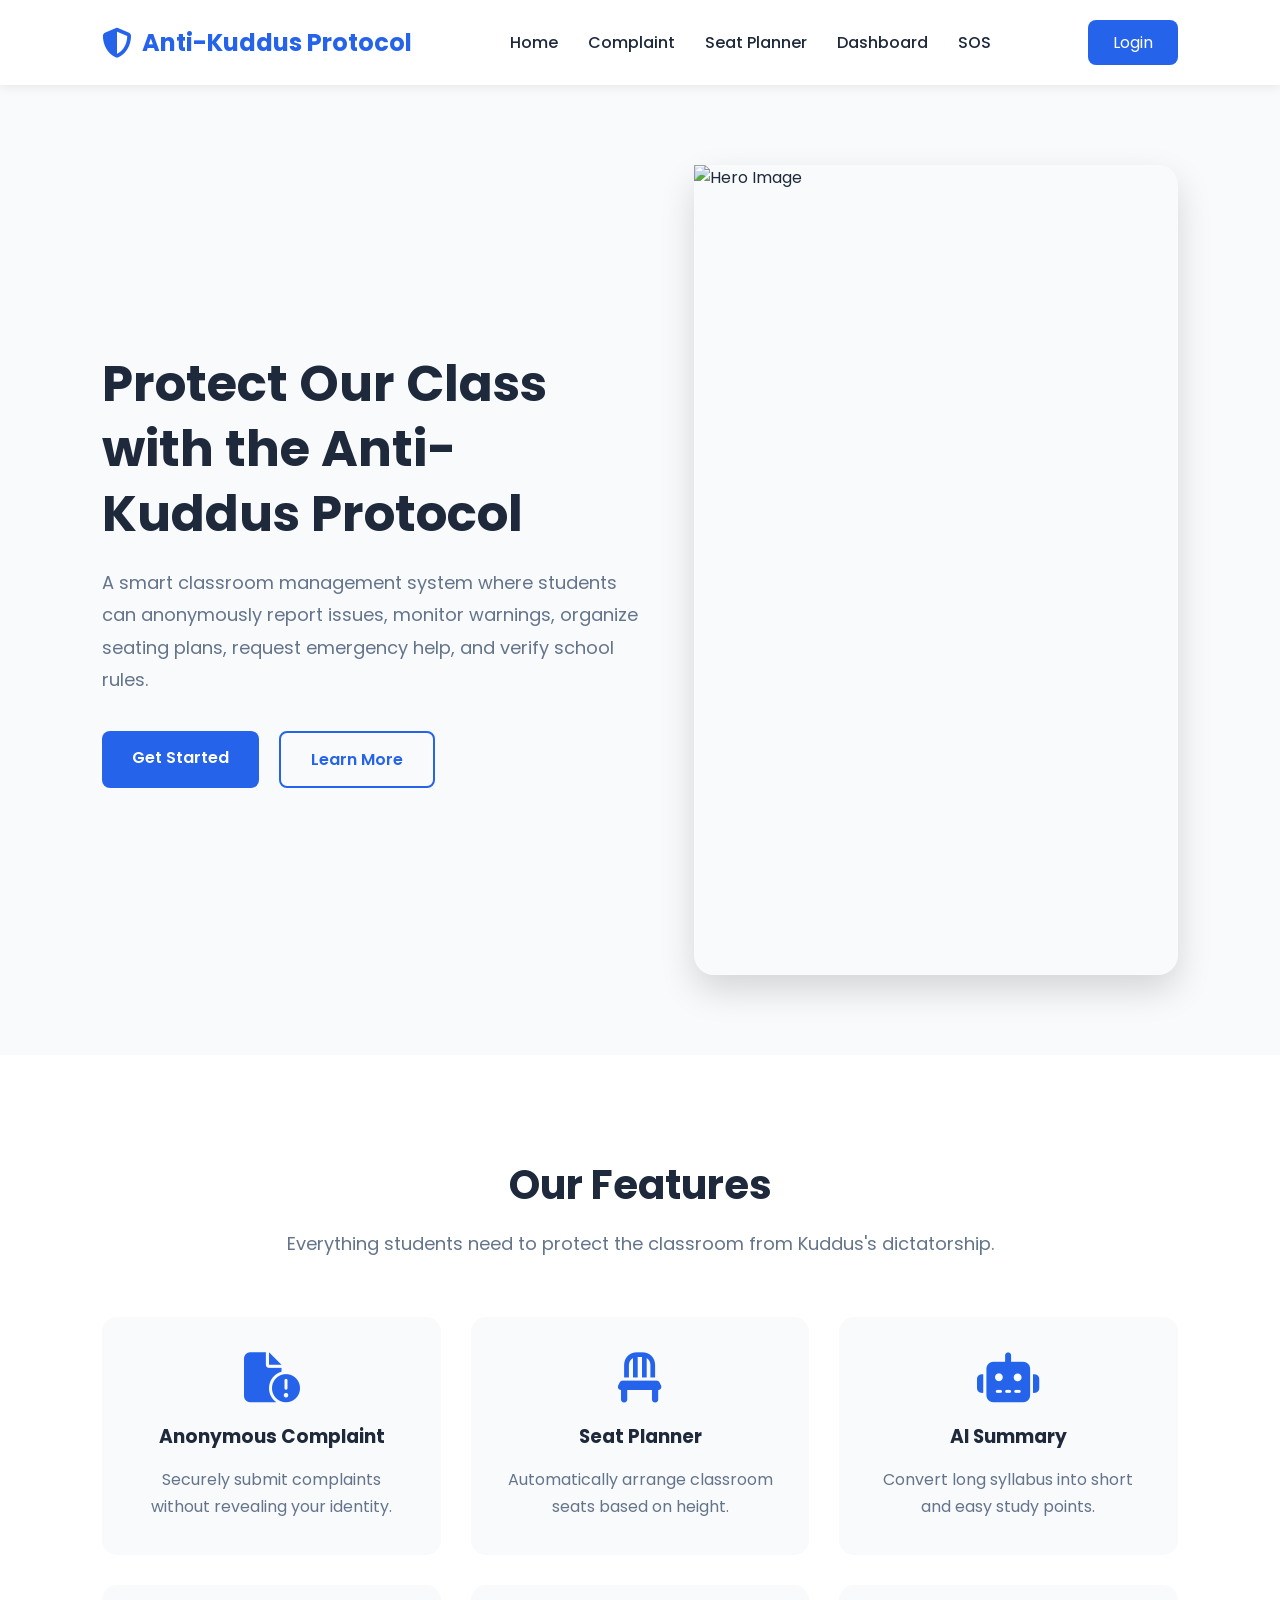
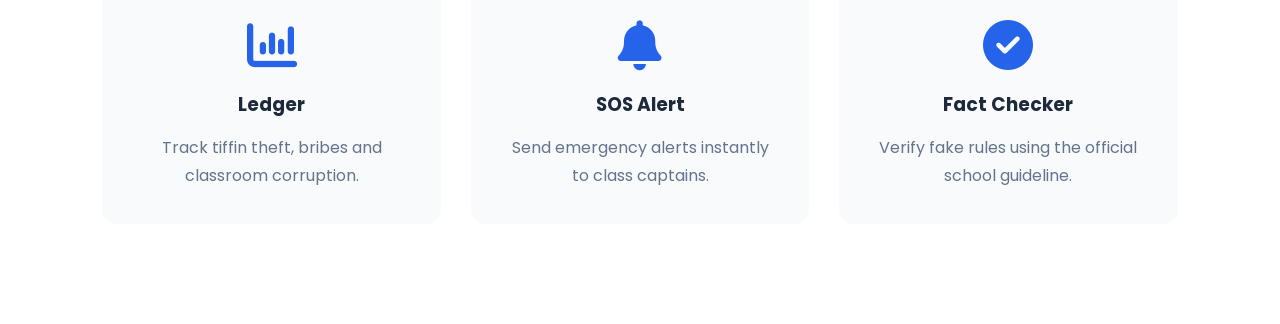
==== index.html @ 815d6966 "Add files via upload" ====
<!DOCTYPE html>
<html lang="en">

<head>
    <meta charset="UTF-8">
    <meta name="viewport" content="width=device-width, initial-scale=1.0">

    <title>Anti-Kuddus Protocol</title>

    <link rel="stylesheet" href="css/style.css">

    <!-- Google Font -->
    <link href="https://fonts.googleapis.com/css2?family=Poppins:wght@300;400;500;600;700&display=swap" rel="stylesheet">

    <!-- Font Awesome -->
    <link rel="stylesheet"
        href="https://cdnjs.cloudflare.com/ajax/libs/font-awesome/6.7.2/css/all.min.css">
</head>

<body>
<nav>
    <div class="logo">
        <i class="fa-solid fa-shield-halved"></i>
        <h2>Anti-Kuddus Protocol</h2>
    </div>

    <ul class="nav-links">
        <li><a href="index.html">Home</a></li>
        <li><a href="complaint.html">Complaint</a></li>
        <li><a href="seat-planner.html">Seat Planner</a></li>
        <li><a href="dashboard.html">Dashboard</a></li>
        <li><a href="sos.html">SOS</a></li>
    </ul>

    <a href="login.html" class="login-btn">Login</a>
</nav>
<section class="hero">

    <div class="hero-text">

        <h1>Protect Our Class with the Anti-Kuddus Protocol</h1>

        <p>
            A smart classroom management system where students can anonymously
            report issues, monitor warnings, organize seating plans,
            request emergency help, and verify school rules.
        </p>

        <div class="hero-buttons">
            <a href="login.html" class="btn-primary">Get Started</a>
            <a href="#" class="btn-secondary">Learn More</a>
        </div>

    </div>

    <div class="hero-image">

        <img src="images/hero.jpg" alt="Hero Image">

    </div>

</section>
<!-- ================= FEATURES ================= -->

<section class="features">

    <h2>Our Features</h2>

    <p class="feature-subtitle">
        Everything students need to protect the classroom from Kuddus's dictatorship.
    </p>

    <div class="feature-container">

        <div class="feature-card">
            <i class="fa-solid fa-file-circle-exclamation"></i>
            <h3>Anonymous Complaint</h3>
            <p>Securely submit complaints without revealing your identity.</p>
        </div>

        <div class="feature-card">
            <i class="fa-solid fa-chair"></i>
            <h3>Seat Planner</h3>
            <p>Automatically arrange classroom seats based on height.</p>
        </div>

        <div class="feature-card">
            <i class="fa-solid fa-robot"></i>
            <h3>AI Summary</h3>
            <p>Convert long syllabus into short and easy study points.</p>
        </div>

        <div class="feature-card">
            <i class="fa-solid fa-chart-column"></i>
            <h3>Ledger</h3>
            <p>Track tiffin theft, bribes and classroom corruption.</p>
        </div>

        <div class="feature-card">
            <i class="fa-solid fa-bell"></i>
            <h3>SOS Alert</h3>
            <p>Send emergency alerts instantly to class captains.</p>
        </div>

        <div class="feature-card">
            <i class="fa-solid fa-circle-check"></i>
            <h3>Fact Checker</h3>
            <p>Verify fake rules using the official school guideline.</p>
        </div>

    </div>

</section>

</body>

</html>
---- css/style.css ----
/* Google Font */

*{
    margin:0;
    padding:0;
    box-sizing:border-box;
    font-family:'Poppins',sans-serif;
}

body{
    background:#F8FAFC;
    color:#1E293B;
}
/* ===========================
   NAVBAR
=========================== */

nav{
    width:100%;
    display:flex;
    justify-content:space-between;
    align-items:center;
    padding:20px 8%;
    background:#ffffff;
    box-shadow:0 2px 10px rgba(0,0,0,0.08);
}

.logo{
    display:flex;
    align-items:center;
    gap:10px;
}

.logo i{
    color:#2563EB;
    font-size:30px;
}

.logo h2{
    color:#2563EB;
    font-size:24px;
}

.nav-links{
    display:flex;
    list-style:none;
    gap:30px;
}

.nav-links a{
    text-decoration:none;
    color:#1E293B;
    font-weight:500;
    transition:.3s;
}

.nav-links a:hover{
    color:#2563EB;
}

.login-btn{
    text-decoration:none;
    background:#2563EB;
    color:white;
    padding:10px 25px;
    border-radius:8px;
    transition:.3s;
}

.login-btn:hover{
    background:#1d4ed8;
}
/* ===========================
   HERO SECTION
=========================== */

.hero{
    display:flex;
    justify-content:space-between;
    align-items:center;
    padding:80px 8%;
}

.hero-text{
    width:50%;
}

.hero-text h1{
    font-size:50px;
    color:#1E293B;
    margin-bottom:20px;
    line-height:1.3;
}

.hero-text p{
    font-size:18px;
    color:#64748B;
    line-height:1.8;
    margin-bottom:35px;
}

.hero-buttons{
    display:flex;
    gap:20px;
}

.btn-primary{
    background:#2563EB;
    color:white;
    text-decoration:none;
    padding:14px 30px;
    border-radius:8px;
    font-weight:600;
    transition:.3s;
}

.btn-primary:hover{
    background:#1D4ED8;
}

.btn-secondary{
    border:2px solid #2563EB;
    color:#2563EB;
    text-decoration:none;
    padding:14px 30px;
    border-radius:8px;
    font-weight:600;
    transition:.3s;
}

.btn-secondary:hover{
    background:#2563EB;
    color:white;
}

.hero-image{
    border-radius: 20px;
box-shadow: 0 15px 35px rgba(0,0,0,0.15);
    width:45%;
    display:flex;
    justify-content:center;
}

.hero-image img{
    min-height: 90vh;
    width:100%;
    max-width:500px;
}
/* ===========================
   FEATURES
=========================== */

.features{

    padding:100px 8%;

    background:white;

}

.features h2{

    text-align:center;

    font-size:40px;

    margin-bottom:15px;

    color:#1E293B;

}

.feature-subtitle{

    text-align:center;

    color:#64748B;

    margin-bottom:60px;

    font-size:18px;

}

.feature-container{

    display:grid;

    grid-template-columns:repeat(3,1fr);

    gap:30px;

}

.feature-card{

    background:#F8FAFC;

    padding:35px;

    border-radius:15px;

    text-align:center;

    transition:.3s;

    cursor:pointer;

}

.feature-card:hover{

    transform:translateY(-10px);

    box-shadow:0 15px 35px rgba(0,0,0,.12);

}

.feature-card i{

    font-size:50px;

    color:#2563EB;

    margin-bottom:20px;

}

.feature-card h3{

    margin-bottom:15px;

    color:#1E293B;

}

.feature-card p{

    color:#64748B;

    line-height:1.7;

}
/* ===========================
LOGIN PAGE
=========================== */

.login-page{

height:100vh;

display:flex;

justify-content:center;

align-items:center;

background:#F8FAFC;

}

.login-box{

width:420px;

background:white;

padding:40px;

border-radius:20px;

box-shadow:0 10px 30px rgba(0,0,0,.12);

text-align:center;

}

.login-box i{

font-size:60px;

color:#2563EB;

margin-bottom:20px;

}

.login-box h2{

margin-bottom:10px;

color:#2563EB;

}

.login-box h3{

margin-bottom:30px;

}

.login-box input{

width:100%;

padding:15px;

margin-bottom:20px;

border:1px solid #ddd;

border-radius:8px;

font-size:16px;

}

.login-box button{

width:100%;

padding:15px;

background:#2563EB;

color:white;

border:none;

border-radius:8px;

font-size:17px;

cursor:pointer;

transition:.3s;

}

.login-box button:hover{

background:#1D4ED8;

}

.login-box a{

text-decoration:none;

color:#2563EB;

font-weight:500;

}
#errorMsg{

    color:red;

    margin-bottom:15px;

    font-size:15px;

}
/* ===========================
DASHBOARD
=========================== */

.dashboard{

padding:60px 8%;

}

.dashboard h1{

margin-bottom:10px;

}

.dashboard p{

color:#64748B;

}

.cards{

display:grid;

grid-template-columns:repeat(3,1fr);

gap:25px;

margin:40px 0;

}

.card{

background:white;

padding:30px;

text-align:center;

border-radius:15px;

box-shadow:0 5px 20px rgba(0,0,0,.08);

}

.card h2{

font-size:40px;

color:#2563EB;

margin-bottom:10px;

}

.progress{

width:100%;

height:20px;

background:#ddd;

border-radius:20px;

overflow:hidden;

margin-top:20px;

}

.progress-bar{

width:0%;

height:100%;

background:#22C55E;

transition:.5s;

}
/* ===========================
COMPLAINT PAGE
=========================== */

.complaint{

max-width:700px;

margin:60px auto;

padding:40px;

background:white;

border-radius:15px;

box-shadow:0 5px 20px rgba(0,0,0,.1);

}

.complaint h1{

margin-bottom:30px;

text-align:center;

}

.complaint select,
.complaint textarea{

width:100%;

padding:15px;

margin-bottom:20px;

border:1px solid #ddd;

border-radius:8px;

font-size:16px;

}

.complaint textarea{

height:180px;

resize:none;

}

.complaint button{

width:100%;

padding:15px;

background:#2563EB;

color:white;

border:none;

border-radius:8px;

font-size:17px;

cursor:pointer;

}
#successMsg{

    margin-top:20px;

    color:#16A34A;

    text-align:center;

    font-weight:600;

}
#statusMessage{

    margin-top:20px;

    color:#DC2626;

    text-align:center;

    font-size:26px;

    font-weight:bold;

}
/* ===========================
RECENT COMPLAINTS
=========================== */

.recent-complaints{

    margin-top:60px;

}

.recent-complaints h2{

    margin-bottom:20px;

}

table{

    width:100%;

    border-collapse:collapse;

    background:white;

    border-radius:12px;

    overflow:hidden;

    box-shadow:0 5px 20px rgba(0,0,0,.08);

}

th{

    background:#2563EB;

    color:white;

    padding:15px;

}

td{

    padding:15px;

    border-bottom:1px solid #eee;

}

tr:hover{

    background:#F8FAFC;

}
table button{

background:#EF4444;

color:white;

border:none;

padding:8px 14px;

border-radius:6px;

cursor:pointer;

}

table button:hover{

background:#DC2626;

}
/* Reset */

*{
    margin:0;
    padding:0;
    box-sizing:border-box;
}

body{
    font-family:'Poppins',sans-serif;
    background:#F8FAFC;
    color:#1E293B;
}

a{
    text-decoration:none;
}

button{
    cursor:pointer;
    font-family:inherit;
}
.edit-btn{
    background:#2563EB;
    color:white;
    border:none;
    padding:8px 14px;
    border-radius:6px;
    cursor:pointer;
}

.edit-btn:hover{
    background:#1D4ED8;
}
.toast{
    position:fixed;
    right:20px;
    bottom:20px;
    background:#22C55E;
    color:white;
    padding:15px 25px;
    border-radius:8px;
    opacity:0;
    transition:.4s;
    z-index:999;
}

.toast.show{
    opacity:1;
}
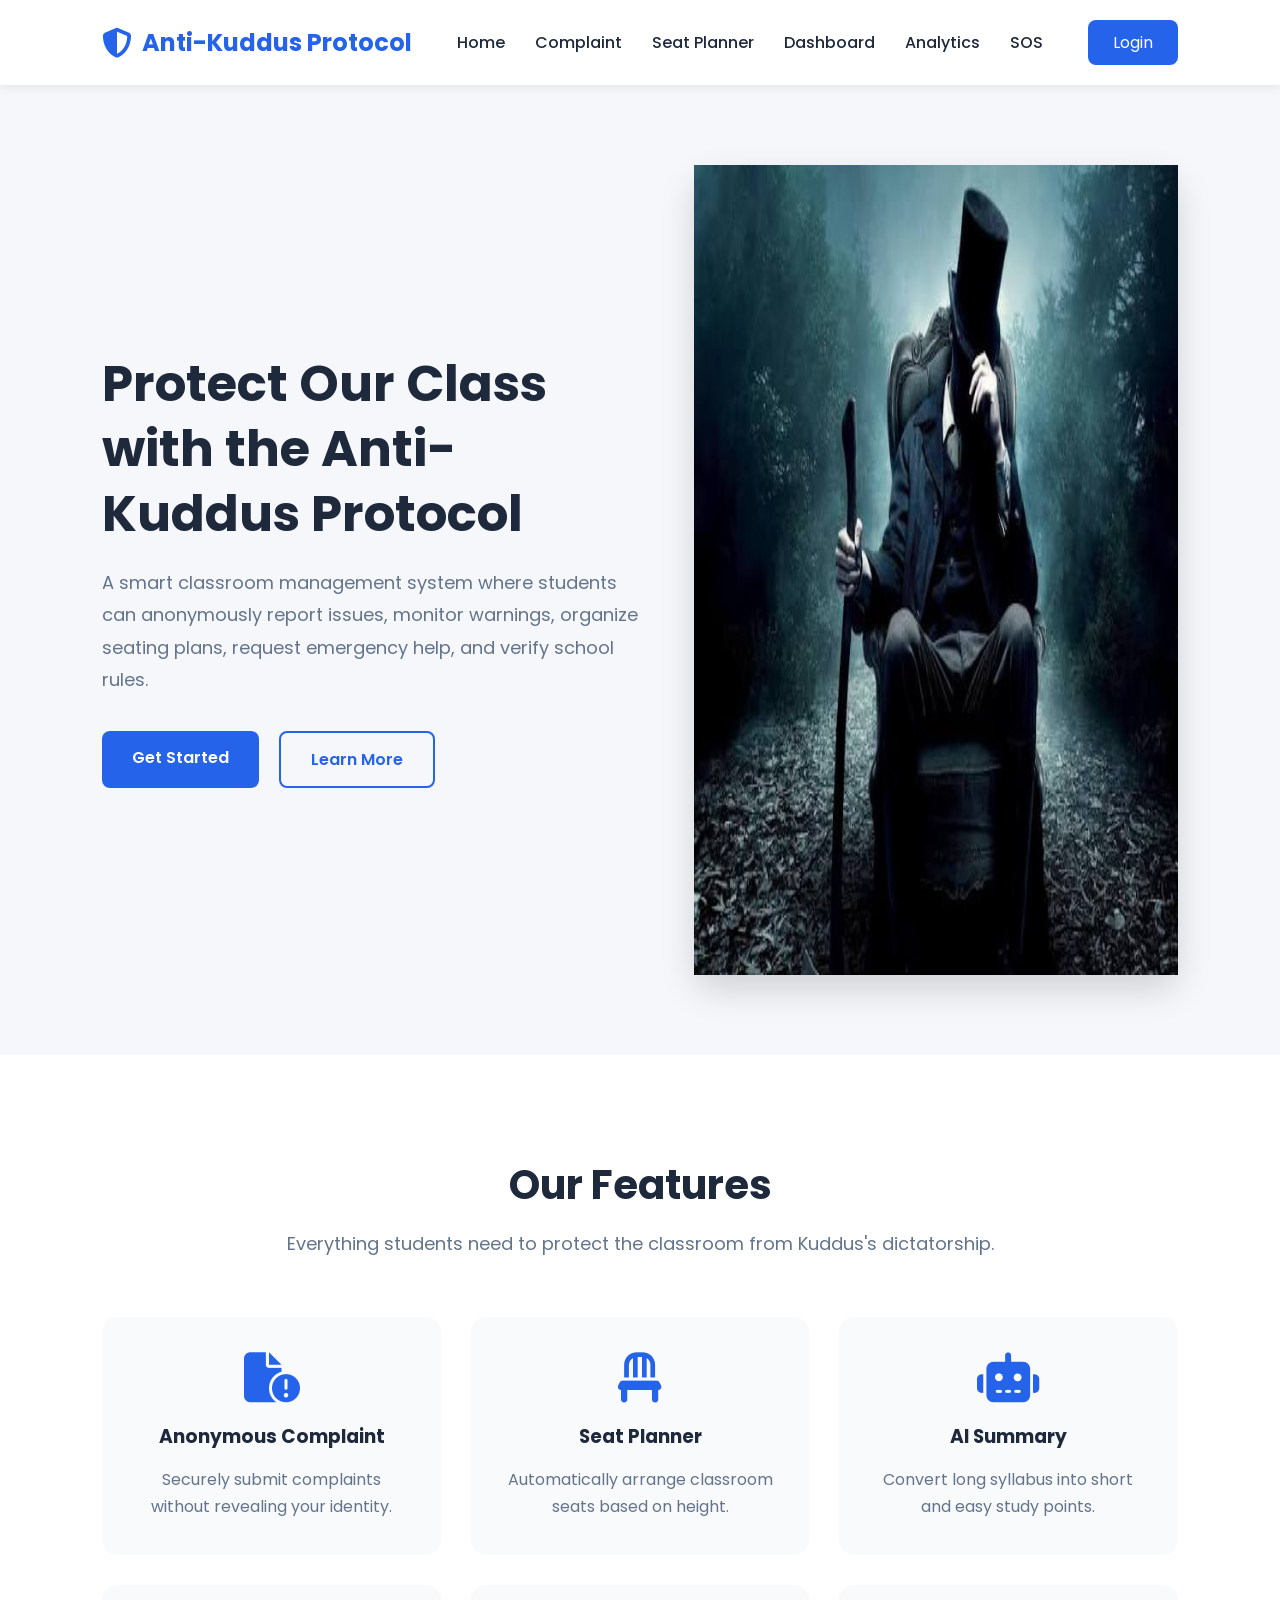
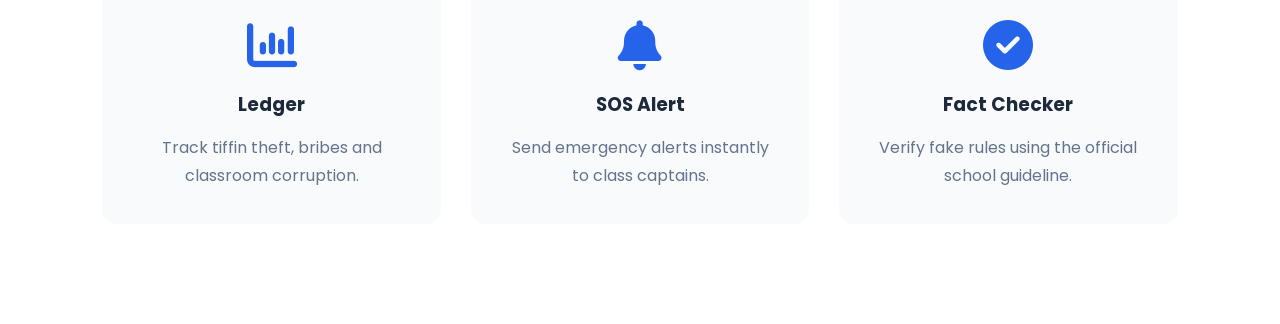
==== commit 41408e42: "Update index.html" ====
--- a/index.html
+++ b/index.html
@@ -29,6 +29,7 @@
         <li><a href="complaint.html">Complaint</a></li>
         <li><a href="seat-planner.html">Seat Planner</a></li>
         <li><a href="dashboard.html">Dashboard</a></li>
+        <li><a href="analytics.html">Analytics</a></li>
         <li><a href="sos.html">SOS</a></li>
     </ul>
 
@@ -114,4 +115,4 @@
 
 </body>
 
-</html>+</html>
--- a/css/style.css
+++ b/css/style.css
@@ -669,5 +669,64 @@
     opacity:1;
 }
 
-
-
+/* ===========================
+   Theme Variables
+=========================== */
+
+:root{
+
+    --primary:#2563eb;
+    --success:#16a34a;
+    --danger:#dc2626;
+    --warning:#f59e0b;
+
+    --white:#ffffff;
+    --black:#111827;
+
+    --bg:#f5f7fb;
+    --card:#ffffff;
+
+    --text:#1f2937;
+    --text-light:#6b7280;
+
+    --radius:12px;
+
+    --shadow:0 5px 15px rgba(0,0,0,.1);
+
+    --transition:.3s;
+
+}
+
+*{
+
+    margin:0;
+
+    padding:0;
+
+    box-sizing:border-box;
+
+}
+
+body{
+
+    font-family:'Poppins',sans-serif;
+
+    background:var(--bg);
+
+    color:var(--text);
+
+}
+
+a{
+
+    text-decoration:none;
+
+}
+
+button{
+
+    cursor:pointer;
+
+    transition:var(--transition);
+
+}
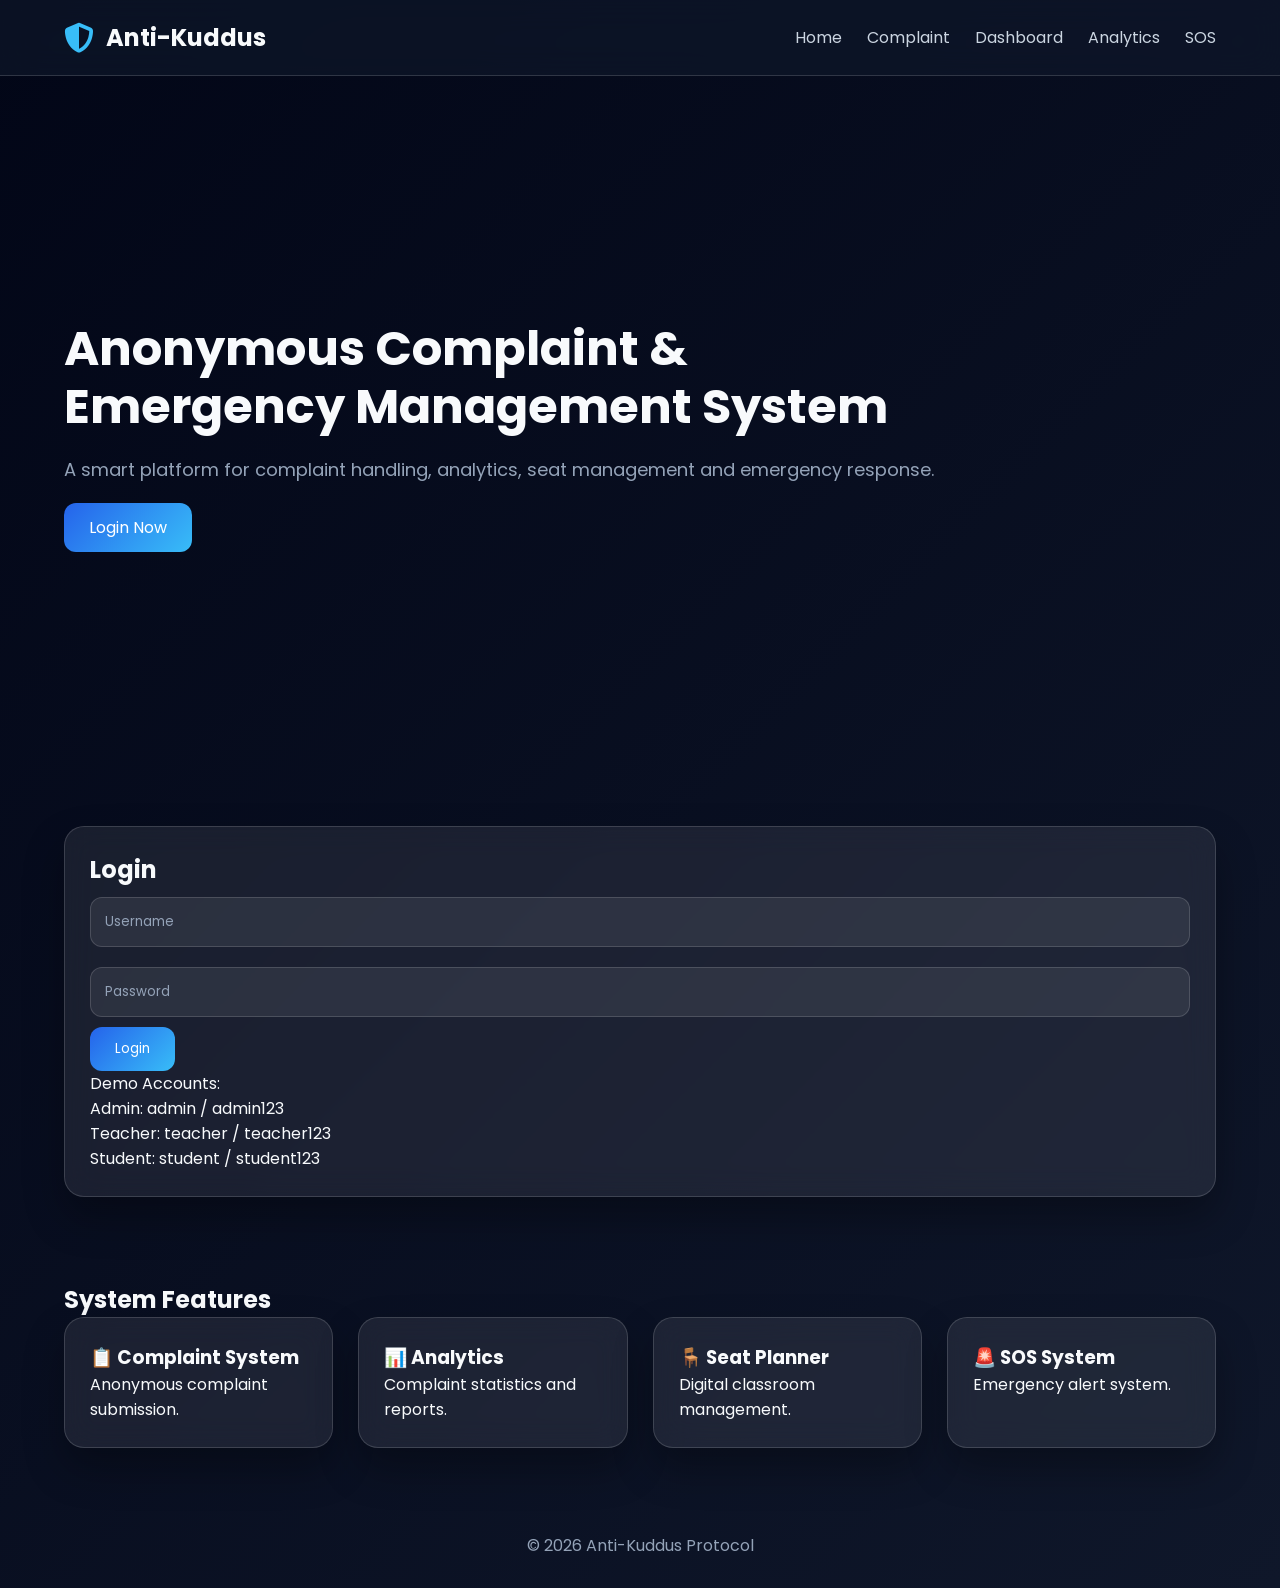
==== commit ab8c9851: "Add files via upload" ====
--- a/index.html
+++ b/index.html
@@ -2,117 +2,525 @@
 <html lang="en">
 
 <head>
-    <meta charset="UTF-8">
-    <meta name="viewport" content="width=device-width, initial-scale=1.0">
-
-    <title>Anti-Kuddus Protocol</title>
-
-    <link rel="stylesheet" href="css/style.css">
-
-    <!-- Google Font -->
-    <link href="https://fonts.googleapis.com/css2?family=Poppins:wght@300;400;500;600;700&display=swap" rel="stylesheet">
-
-    <!-- Font Awesome -->
-    <link rel="stylesheet"
-        href="https://cdnjs.cloudflare.com/ajax/libs/font-awesome/6.7.2/css/all.min.css">
+
+
+<meta charset="UTF-8">
+
+
+<meta name="viewport" content="width=device-width, initial-scale=1.0">
+
+
+
+<title>Anti-Kuddus Protocol</title>
+
+
+
+
+<link rel="preconnect" href="https://fonts.googleapis.com">
+
+
+<link rel="preconnect" href="https://fonts.gstatic.com" crossorigin>
+
+
+
+<link href="https://fonts.googleapis.com/css2?family=Poppins:wght@300;400;500;600;700&display=swap"
+rel="stylesheet">
+
+
+
+
+
+<link rel="stylesheet"
+
+href="https://cdnjs.cloudflare.com/ajax/libs/font-awesome/6.6.0/css/all.min.css">
+
+
+
+
+
+<link rel="stylesheet"
+
+href="css/style.css">
+
+
+
 </head>
 
+
+
 <body>
+
+
+
+
+
+<!-- Navbar -->
+
+
 <nav>
-    <div class="logo">
-        <i class="fa-solid fa-shield-halved"></i>
-        <h2>Anti-Kuddus Protocol</h2>
-    </div>
-
-    <ul class="nav-links">
-        <li><a href="index.html">Home</a></li>
-        <li><a href="complaint.html">Complaint</a></li>
-        <li><a href="seat-planner.html">Seat Planner</a></li>
-        <li><a href="dashboard.html">Dashboard</a></li>
-        <li><a href="analytics.html">Analytics</a></li>
-        <li><a href="sos.html">SOS</a></li>
-    </ul>
-
-    <a href="login.html" class="login-btn">Login</a>
+
+
+
+<div class="logo">
+
+
+<i class="fa-solid fa-shield-halved"></i>
+
+
+<h2>
+
+Anti-Kuddus
+
+</h2>
+
+
+</div>
+
+
+
+
+<ul class="nav-links">
+
+
+
+<li>
+
+<a href="index.html">
+
+Home
+
+</a>
+
+</li>
+
+
+
+
+<li>
+
+<a href="complaint.html">
+
+Complaint
+
+</a>
+
+</li>
+
+
+
+
+<li>
+
+<a href="dashboard.html">
+
+Dashboard
+
+</a>
+
+</li>
+
+<li>
+
+<a href="Analytics.html">
+
+Analytics
+
+</a>
+
+</li>
+
+
+
+<li>
+
+<a href="sos.html">
+
+SOS
+
+</a>
+
+</li>
+
+
+
+
+</ul>
+
+
+
 </nav>
+
+
+
+
+
+
+
+
+
+<!-- Hero Section -->
+
+
 <section class="hero">
 
-    <div class="hero-text">
-
-        <h1>Protect Our Class with the Anti-Kuddus Protocol</h1>
-
-        <p>
-            A smart classroom management system where students can anonymously
-            report issues, monitor warnings, organize seating plans,
-            request emergency help, and verify school rules.
-        </p>
-
-        <div class="hero-buttons">
-            <a href="login.html" class="btn-primary">Get Started</a>
-            <a href="#" class="btn-secondary">Learn More</a>
-        </div>
-
-    </div>
-
-    <div class="hero-image">
-
-        <img src="images/hero.jpg" alt="Hero Image">
-
-    </div>
+
+<div class="container">
+
+
+
+<h1>
+
+
+Anonymous Complaint &
+
+<br>
+
+Emergency Management System
+
+
+</h1>
+
+
+
+
+<p>
+
+
+A smart platform for complaint handling,
+
+analytics, seat management and emergency response.
+
+
+</p>
+
+
+
+
+<a href="#login"
+
+class="btn">
+
+
+Login Now
+
+
+</a>
+
+
+
+
+</div>
+
 
 </section>
-<!-- ================= FEATURES ================= -->
-
-<section class="features">
-
-    <h2>Our Features</h2>
-
-    <p class="feature-subtitle">
-        Everything students need to protect the classroom from Kuddus's dictatorship.
-    </p>
-
-    <div class="feature-container">
-
-        <div class="feature-card">
-            <i class="fa-solid fa-file-circle-exclamation"></i>
-            <h3>Anonymous Complaint</h3>
-            <p>Securely submit complaints without revealing your identity.</p>
-        </div>
-
-        <div class="feature-card">
-            <i class="fa-solid fa-chair"></i>
-            <h3>Seat Planner</h3>
-            <p>Automatically arrange classroom seats based on height.</p>
-        </div>
-
-        <div class="feature-card">
-            <i class="fa-solid fa-robot"></i>
-            <h3>AI Summary</h3>
-            <p>Convert long syllabus into short and easy study points.</p>
-        </div>
-
-        <div class="feature-card">
-            <i class="fa-solid fa-chart-column"></i>
-            <h3>Ledger</h3>
-            <p>Track tiffin theft, bribes and classroom corruption.</p>
-        </div>
-
-        <div class="feature-card">
-            <i class="fa-solid fa-bell"></i>
-            <h3>SOS Alert</h3>
-            <p>Send emergency alerts instantly to class captains.</p>
-        </div>
-
-        <div class="feature-card">
-            <i class="fa-solid fa-circle-check"></i>
-            <h3>Fact Checker</h3>
-            <p>Verify fake rules using the official school guideline.</p>
-        </div>
-
-    </div>
+
+
+
+
+
+
+
+
+
+<!-- Login -->
+
+
+<section class="container"
+
+id="login">
+
+
+<div class="card">
+
+
+
+<h2>
+
+Login
+
+</h2>
+
+
+
+
+
+
+<form id="loginForm">
+
+
+
+
+
+<input
+
+type="text"
+
+id="username"
+
+placeholder="Username"
+
+required>
+
+
+
+
+
+<input
+
+type="password"
+
+id="password"
+
+placeholder="Password"
+
+required>
+
+
+
+
+
+
+<button
+
+class="btn"
+
+type="submit">
+
+
+Login
+
+
+</button>
+
+
+
+
+
+</form>
+
+
+
+
+
+<p>
+
+
+Demo Accounts:
+
+
+<br>
+
+
+Admin:
+
+admin / admin123
+
+
+<br>
+
+
+Teacher:
+
+teacher / teacher123
+
+
+<br>
+
+
+Student:
+
+student / student123
+
+
+
+</p>
+
+
+
+</div>
+
 
 </section>
 
+
+
+
+
+
+
+
+
+<!-- Features -->
+
+
+<section class="container">
+
+
+<h2>
+
+System Features
+
+</h2>
+
+
+
+
+
+<div class="cards">
+
+
+
+
+
+<div class="card">
+
+
+<h3>
+
+📋 Complaint System
+
+</h3>
+
+
+<p>
+
+Anonymous complaint submission.
+
+</p>
+
+
+</div>
+
+
+
+
+
+
+<div class="card">
+
+
+<h3>
+
+📊 Analytics
+
+</h3>
+
+
+<p>
+
+Complaint statistics and reports.
+
+</p>
+
+
+</div>
+
+
+
+
+
+
+
+<div class="card">
+
+
+<h3>
+
+🪑 Seat Planner
+
+</h3>
+
+
+<p>
+
+Digital classroom management.
+
+</p>
+
+
+</div>
+
+
+
+
+
+
+
+
+<div class="card">
+
+
+<h3>
+
+🚨 SOS System
+
+</h3>
+
+
+<p>
+
+Emergency alert system.
+
+</p>
+
+
+</div>
+
+
+
+
+
+</div>
+
+
+</section>
+
+
+
+
+
+
+
+
+<!-- Footer -->
+
+
+<footer>
+
+
+<p>
+
+
+© 2026 Anti-Kuddus Protocol
+
+</p>
+
+
+</footer>
+
+
+
+
+
+
+
+
+<div id="toast" class="toast"></div>
+
+
+
+
+
+
+<script src="js/utils.js"></script>
+
+
+<script src="js/script.js"></script>
+
+
+
+
 </body>
 
-</html>
+
+</html>
--- a/css/style.css
+++ b/css/style.css
@@ -1,732 +1,529 @@
-/* Google Font */
+/* ==========================================
+   Anti-Kuddus Protocol v2.0
+   Modern Glassmorphism Theme
+   Main Stylesheet
+========================================== */
+
+
+/* ==========================
+   Global Reset
+========================== */
 
 *{
+
     margin:0;
+
     padding:0;
+
     box-sizing:border-box;
+
     font-family:'Poppins',sans-serif;
-}
+
+}
+
+
+:root{
+
+    --primary:#2563eb;
+
+    --secondary:#38bdf8;
+
+    --dark:#020617;
+
+    --glass:rgba(255,255,255,0.08);
+
+    --border:rgba(255,255,255,0.15);
+
+    --text:#f8fafc;
+
+    --muted:#94a3b8;
+
+    --success:#22c55e;
+
+    --warning:#facc15;
+
+    --danger:#ef4444;
+
+}
+
+
+/* ==========================
+   Body
+========================== */
 
 body{
-    background:#F8FAFC;
-    color:#1E293B;
-}
-/* ===========================
-   NAVBAR
-=========================== */
+
+    background:
+
+    linear-gradient(
+
+        135deg,
+
+        #020617,
+
+        #0f172a
+
+    );
+
+    min-height:100vh;
+
+    color:var(--text);
+
+}
+
+
+/* ==========================
+   Links
+========================== */
+
+a{
+
+    text-decoration:none;
+
+    color:white;
+
+}
+
+
+/* ==========================
+   Container
+========================== */
+
+.container{
+
+    width:90%;
+
+    max-width:1200px;
+
+    margin:auto;
+
+    padding:30px 0;
+
+}
+
+
+/* ==========================
+   Navbar
+========================== */
 
 nav{
+
     width:100%;
+
+    padding:20px 5%;
+
     display:flex;
+
     justify-content:space-between;
+
     align-items:center;
-    padding:20px 8%;
-    background:#ffffff;
-    box-shadow:0 2px 10px rgba(0,0,0,0.08);
-}
+
+    background:rgba(15,23,42,0.7);
+
+    backdrop-filter:blur(15px);
+
+    border-bottom:1px solid var(--border);
+
+    position:sticky;
+
+    top:0;
+
+    z-index:1000;
+
+}
+
 
 .logo{
+
     display:flex;
+
     align-items:center;
-    gap:10px;
-}
+
+    gap:12px;
+
+}
+
 
 .logo i{
-    color:#2563EB;
+
     font-size:30px;
-}
+
+    color:var(--secondary);
+
+}
+
 
 .logo h2{
-    color:#2563EB;
+
     font-size:24px;
-}
+
+}
+
 
 .nav-links{
+
     display:flex;
+
     list-style:none;
-    gap:30px;
-}
+
+    gap:25px;
+
+    align-items:center;
+
+}
+
 
 .nav-links a{
-    text-decoration:none;
-    color:#1E293B;
-    font-weight:500;
+
+    color:#cbd5e1;
+
     transition:.3s;
-}
+
+}
+
 
 .nav-links a:hover{
-    color:#2563EB;
-}
-
-.login-btn{
-    text-decoration:none;
-    background:#2563EB;
+
     color:white;
-    padding:10px 25px;
-    border-radius:8px;
+
+}
+
+
+/* ==========================
+   Glass Card
+========================== */
+
+.card{
+
+    background:var(--glass);
+
+    border:1px solid var(--border);
+
+    backdrop-filter:blur(15px);
+
+    border-radius:20px;
+
+    padding:25px;
+
+    box-shadow:
+
+    0 20px 40px rgba(0,0,0,.3);
+
+    margin-bottom:25px;
+
+}
+
+
+/* ==========================
+   Grid Cards
+========================== */
+
+.cards{
+
+    display:grid;
+
+    grid-template-columns:
+
+    repeat(auto-fit,minmax(250px,1fr));
+
+    gap:25px;
+
+}
+
+
+/* ==========================
+   Hero
+========================== */
+
+.hero{
+
+    min-height:80vh;
+
+    display:flex;
+
+    align-items:center;
+
+}
+
+
+.hero h1{
+
+    font-size:48px;
+
+    line-height:1.2;
+
+}
+
+
+.hero p{
+
+    color:var(--muted);
+
+    margin:20px 0;
+
+    font-size:18px;
+
+}
+
+
+/* ==========================
+   Buttons
+========================== */
+
+.btn{
+
+    display:inline-block;
+
+    background:
+
+    linear-gradient(
+
+        135deg,
+
+        var(--primary),
+
+        var(--secondary)
+
+    );
+
+    border:none;
+
+    padding:12px 25px;
+
+    border-radius:12px;
+
+    color:white;
+
+    cursor:pointer;
+
     transition:.3s;
-}
-
-.login-btn:hover{
-    background:#1d4ed8;
-}
-/* ===========================
-   HERO SECTION
-=========================== */
-
-.hero{
-    display:flex;
-    justify-content:space-between;
-    align-items:center;
-    padding:80px 8%;
-}
-
-.hero-text{
-    width:50%;
-}
-
-.hero-text h1{
-    font-size:50px;
-    color:#1E293B;
-    margin-bottom:20px;
-    line-height:1.3;
-}
-
-.hero-text p{
-    font-size:18px;
-    color:#64748B;
-    line-height:1.8;
-    margin-bottom:35px;
-}
-
-.hero-buttons{
-    display:flex;
-    gap:20px;
-}
-
-.btn-primary{
-    background:#2563EB;
+
+}
+
+
+.btn:hover{
+
+    transform:translateY(-3px);
+
+}
+
+
+/* ==========================
+   Forms
+========================== */
+
+input,
+select,
+textarea{
+
+    width:100%;
+
+    padding:14px;
+
+    margin:10px 0;
+
+    background:
+
+    rgba(255,255,255,.08);
+
+    border:
+
+    1px solid var(--border);
+
+    border-radius:12px;
+
     color:white;
-    text-decoration:none;
-    padding:14px 30px;
-    border-radius:8px;
-    font-weight:600;
+
+    outline:none;
+
+}
+
+
+textarea{
+
+    min-height:120px;
+
+}
+
+
+input::placeholder{
+
+    color:#94a3b8;
+
+}
+
+
+/* ==========================
+   Tables
+========================== */
+
+table{
+
+    width:100%;
+
+    border-collapse:collapse;
+
+}
+
+
+th{
+
+    background:rgba(255,255,255,.1);
+
+}
+
+
+th,
+td{
+
+    padding:15px;
+
+    text-align:left;
+
+    border-bottom:
+
+    1px solid var(--border);
+
+}
+
+
+/* ==========================
+   Status
+========================== */
+
+.status-success{
+
+    color:var(--success);
+
+}
+
+
+.status-warning{
+
+    color:var(--warning);
+
+}
+
+
+.status-danger{
+
+    color:var(--danger);
+
+}
+
+
+/* ==========================
+   Toast
+========================== */
+
+.toast{
+
+    position:fixed;
+
+    right:25px;
+
+    bottom:25px;
+
+    background:#2563eb;
+
+    padding:15px 25px;
+
+    border-radius:12px;
+
+    opacity:0;
+
+    transform:translateY(20px);
+
     transition:.3s;
-}
-
-.btn-primary:hover{
-    background:#1D4ED8;
-}
-
-.btn-secondary{
-    border:2px solid #2563EB;
-    color:#2563EB;
-    text-decoration:none;
-    padding:14px 30px;
-    border-radius:8px;
-    font-weight:600;
-    transition:.3s;
-}
-
-.btn-secondary:hover{
-    background:#2563EB;
-    color:white;
-}
-
-.hero-image{
-    border-radius: 20px;
-box-shadow: 0 15px 35px rgba(0,0,0,0.15);
-    width:45%;
-    display:flex;
-    justify-content:center;
-}
-
-.hero-image img{
-    min-height: 90vh;
-    width:100%;
-    max-width:500px;
-}
-/* ===========================
-   FEATURES
-=========================== */
-
-.features{
-
-    padding:100px 8%;
-
-    background:white;
-
-}
-
-.features h2{
+
+}
+
+
+.toast.show{
+
+    opacity:1;
+
+    transform:translateY(0);
+
+}
+
+
+/* ==========================
+   Animation
+========================== */
+
+.fade-in{
+
+    opacity:0;
+
+    transform:translateY(30px);
+
+    transition:.6s;
+
+}
+
+
+.fade-in.show{
+
+    opacity:1;
+
+    transform:translateY(0);
+
+}
+
+
+/* ==========================
+   Footer
+========================== */
+
+footer{
 
     text-align:center;
 
-    font-size:40px;
-
-    margin-bottom:15px;
-
-    color:#1E293B;
-
-}
-
-.feature-subtitle{
-
-    text-align:center;
-
-    color:#64748B;
-
-    margin-bottom:60px;
-
-    font-size:18px;
-
-}
-
-.feature-container{
-
-    display:grid;
-
-    grid-template-columns:repeat(3,1fr);
-
-    gap:30px;
-
-}
-
-.feature-card{
-
-    background:#F8FAFC;
-
-    padding:35px;
-
-    border-radius:15px;
-
-    text-align:center;
-
-    transition:.3s;
-
-    cursor:pointer;
-
-}
-
-.feature-card:hover{
-
-    transform:translateY(-10px);
-
-    box-shadow:0 15px 35px rgba(0,0,0,.12);
-
-}
-
-.feature-card i{
-
-    font-size:50px;
-
-    color:#2563EB;
-
-    margin-bottom:20px;
-
-}
-
-.feature-card h3{
-
-    margin-bottom:15px;
-
-    color:#1E293B;
-
-}
-
-.feature-card p{
-
-    color:#64748B;
-
-    line-height:1.7;
-
-}
-/* ===========================
-LOGIN PAGE
-=========================== */
-
-.login-page{
-
-height:100vh;
-
-display:flex;
-
-justify-content:center;
-
-align-items:center;
-
-background:#F8FAFC;
-
-}
-
-.login-box{
-
-width:420px;
-
-background:white;
-
-padding:40px;
-
-border-radius:20px;
-
-box-shadow:0 10px 30px rgba(0,0,0,.12);
-
-text-align:center;
-
-}
-
-.login-box i{
-
-font-size:60px;
-
-color:#2563EB;
-
-margin-bottom:20px;
-
-}
-
-.login-box h2{
-
-margin-bottom:10px;
-
-color:#2563EB;
-
-}
-
-.login-box h3{
-
-margin-bottom:30px;
-
-}
-
-.login-box input{
-
-width:100%;
-
-padding:15px;
-
-margin-bottom:20px;
-
-border:1px solid #ddd;
-
-border-radius:8px;
-
-font-size:16px;
-
-}
-
-.login-box button{
-
-width:100%;
-
-padding:15px;
-
-background:#2563EB;
-
-color:white;
-
-border:none;
-
-border-radius:8px;
-
-font-size:17px;
-
-cursor:pointer;
-
-transition:.3s;
-
-}
-
-.login-box button:hover{
-
-background:#1D4ED8;
-
-}
-
-.login-box a{
-
-text-decoration:none;
-
-color:#2563EB;
-
-font-weight:500;
-
-}
-#errorMsg{
-
-    color:red;
-
-    margin-bottom:15px;
-
-    font-size:15px;
-
-}
-/* ===========================
-DASHBOARD
-=========================== */
-
-.dashboard{
-
-padding:60px 8%;
-
-}
-
-.dashboard h1{
-
-margin-bottom:10px;
-
-}
-
-.dashboard p{
-
-color:#64748B;
-
-}
-
-.cards{
-
-display:grid;
-
-grid-template-columns:repeat(3,1fr);
-
-gap:25px;
-
-margin:40px 0;
-
-}
-
-.card{
-
-background:white;
-
-padding:30px;
-
-text-align:center;
-
-border-radius:15px;
-
-box-shadow:0 5px 20px rgba(0,0,0,.08);
-
-}
-
-.card h2{
-
-font-size:40px;
-
-color:#2563EB;
-
-margin-bottom:10px;
-
-}
-
-.progress{
-
-width:100%;
-
-height:20px;
-
-background:#ddd;
-
-border-radius:20px;
-
-overflow:hidden;
-
-margin-top:20px;
-
-}
-
-.progress-bar{
-
-width:0%;
-
-height:100%;
-
-background:#22C55E;
-
-transition:.5s;
-
-}
-/* ===========================
-COMPLAINT PAGE
-=========================== */
-
-.complaint{
-
-max-width:700px;
-
-margin:60px auto;
-
-padding:40px;
-
-background:white;
-
-border-radius:15px;
-
-box-shadow:0 5px 20px rgba(0,0,0,.1);
-
-}
-
-.complaint h1{
-
-margin-bottom:30px;
-
-text-align:center;
-
-}
-
-.complaint select,
-.complaint textarea{
-
-width:100%;
-
-padding:15px;
-
-margin-bottom:20px;
-
-border:1px solid #ddd;
-
-border-radius:8px;
-
-font-size:16px;
-
-}
-
-.complaint textarea{
-
-height:180px;
-
-resize:none;
-
-}
-
-.complaint button{
-
-width:100%;
-
-padding:15px;
-
-background:#2563EB;
-
-color:white;
-
-border:none;
-
-border-radius:8px;
-
-font-size:17px;
-
-cursor:pointer;
-
-}
-#successMsg{
-
-    margin-top:20px;
-
-    color:#16A34A;
-
-    text-align:center;
-
-    font-weight:600;
-
-}
-#statusMessage{
-
-    margin-top:20px;
-
-    color:#DC2626;
-
-    text-align:center;
-
-    font-size:26px;
-
-    font-weight:bold;
-
-}
-/* ===========================
-RECENT COMPLAINTS
-=========================== */
-
-.recent-complaints{
-
-    margin-top:60px;
-
-}
-
-.recent-complaints h2{
-
-    margin-bottom:20px;
-
-}
-
-table{
-
-    width:100%;
-
-    border-collapse:collapse;
-
-    background:white;
-
-    border-radius:12px;
-
-    overflow:hidden;
-
-    box-shadow:0 5px 20px rgba(0,0,0,.08);
-
-}
-
-th{
-
-    background:#2563EB;
-
-    color:white;
-
-    padding:15px;
-
-}
-
-td{
-
-    padding:15px;
-
-    border-bottom:1px solid #eee;
-
-}
-
-tr:hover{
-
-    background:#F8FAFC;
-
-}
-table button{
-
-background:#EF4444;
-
-color:white;
-
-border:none;
-
-padding:8px 14px;
-
-border-radius:6px;
-
-cursor:pointer;
-
-}
-
-table button:hover{
-
-background:#DC2626;
-
-}
-/* Reset */
-
-*{
-    margin:0;
-    padding:0;
-    box-sizing:border-box;
-}
-
-body{
-    font-family:'Poppins',sans-serif;
-    background:#F8FAFC;
-    color:#1E293B;
-}
-
-a{
-    text-decoration:none;
-}
-
-button{
-    cursor:pointer;
-    font-family:inherit;
-}
-.edit-btn{
-    background:#2563EB;
-    color:white;
-    border:none;
-    padding:8px 14px;
-    border-radius:6px;
-    cursor:pointer;
-}
-
-.edit-btn:hover{
-    background:#1D4ED8;
-}
-.toast{
-    position:fixed;
-    right:20px;
-    bottom:20px;
-    background:#22C55E;
-    color:white;
-    padding:15px 25px;
-    border-radius:8px;
-    opacity:0;
-    transition:.4s;
-    z-index:999;
-}
-
-.toast.show{
-    opacity:1;
-}
-
-/* ===========================
-   Theme Variables
-=========================== */
-
-:root{
-
-    --primary:#2563eb;
-    --success:#16a34a;
-    --danger:#dc2626;
-    --warning:#f59e0b;
-
-    --white:#ffffff;
-    --black:#111827;
-
-    --bg:#f5f7fb;
-    --card:#ffffff;
-
-    --text:#1f2937;
-    --text-light:#6b7280;
-
-    --radius:12px;
-
-    --shadow:0 5px 15px rgba(0,0,0,.1);
-
-    --transition:.3s;
-
-}
-
-*{
-
-    margin:0;
-
-    padding:0;
-
-    box-sizing:border-box;
-
-}
-
-body{
-
-    font-family:'Poppins',sans-serif;
-
-    background:var(--bg);
-
-    color:var(--text);
-
-}
-
-a{
-
-    text-decoration:none;
-
-}
-
-button{
-
-    cursor:pointer;
-
-    transition:var(--transition);
-
-}
+    padding:30px;
+
+    color:#94a3b8;
+
+}
+
+
+/* ==========================
+   Responsive
+========================== */
+
+@media(max-width:768px){
+
+    nav{
+
+        flex-direction:column;
+
+        gap:20px;
+
+    }
+
+
+    .nav-links{
+
+        flex-wrap:wrap;
+
+        justify-content:center;
+
+    }
+
+
+    .hero h1{
+
+        font-size:32px;
+
+    }
+
+
+    table{
+
+        display:block;
+
+        overflow-x:auto;
+
+    }
+
+}
